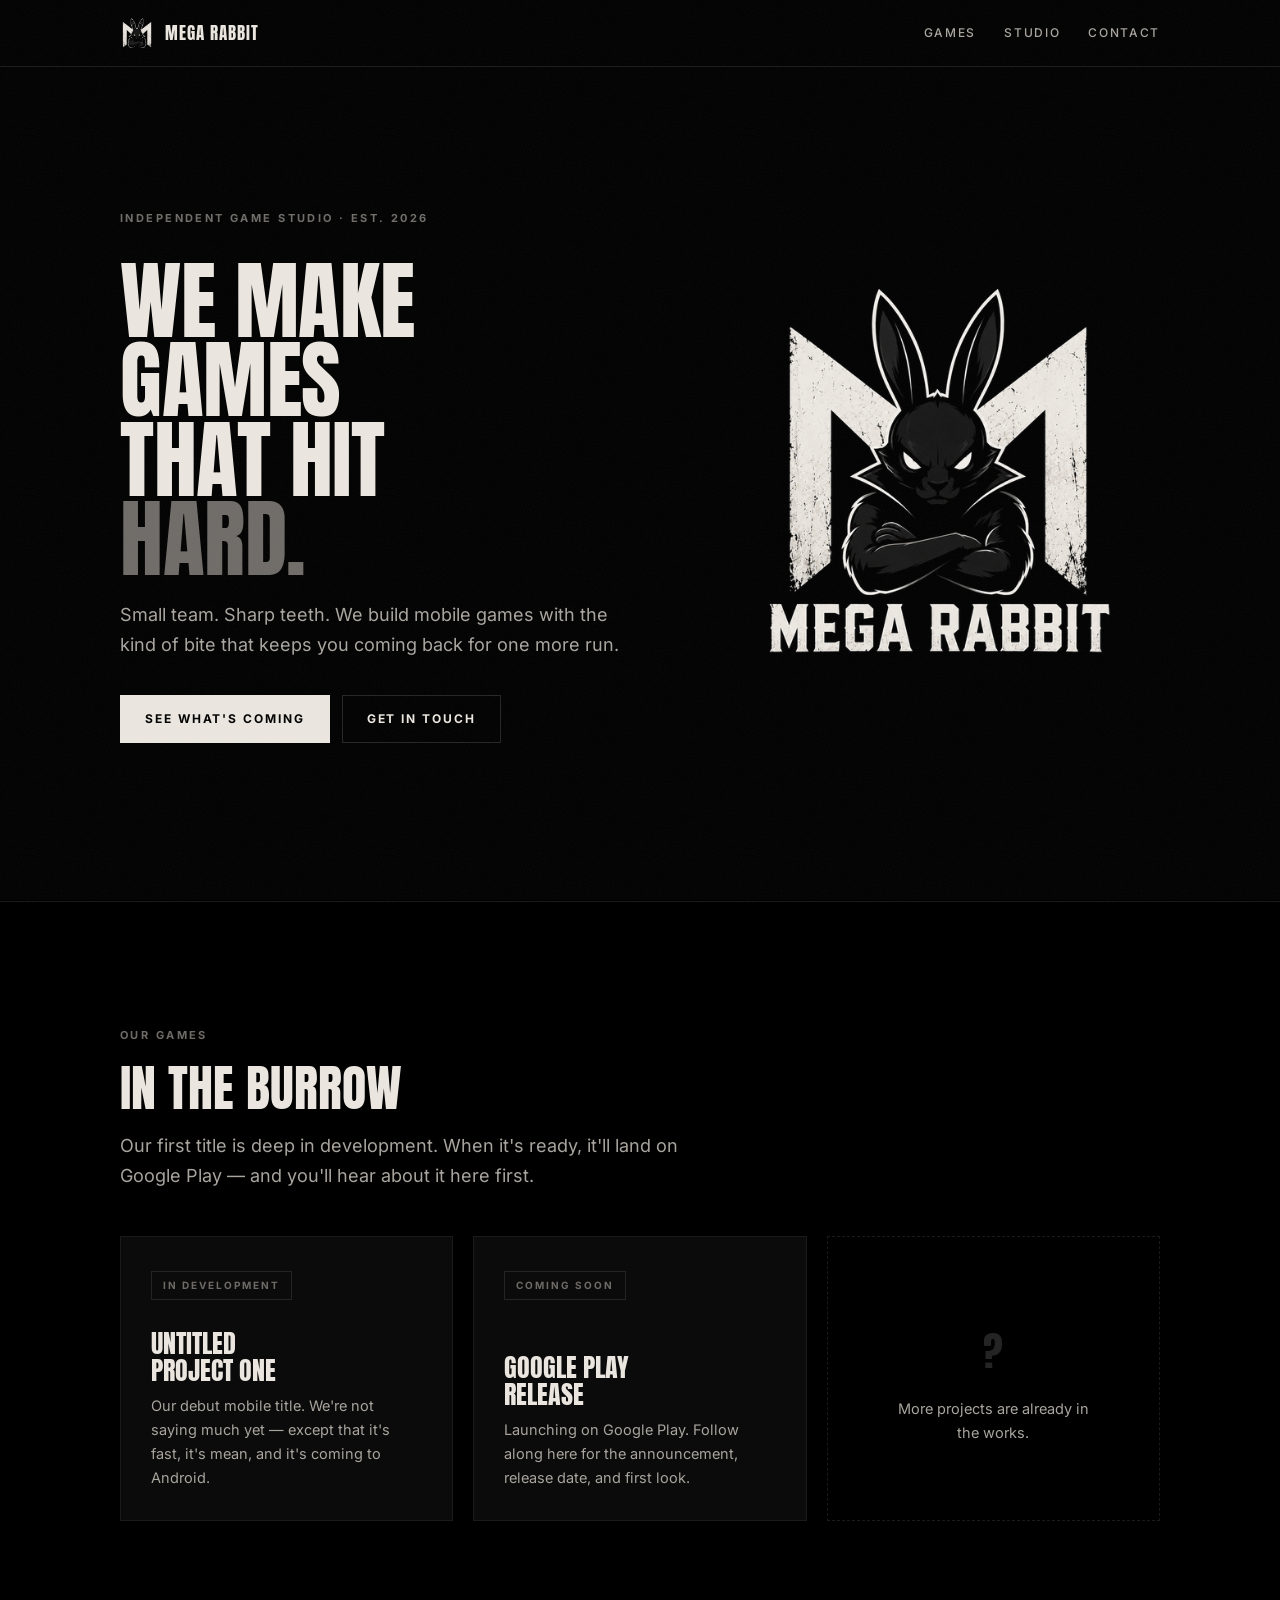
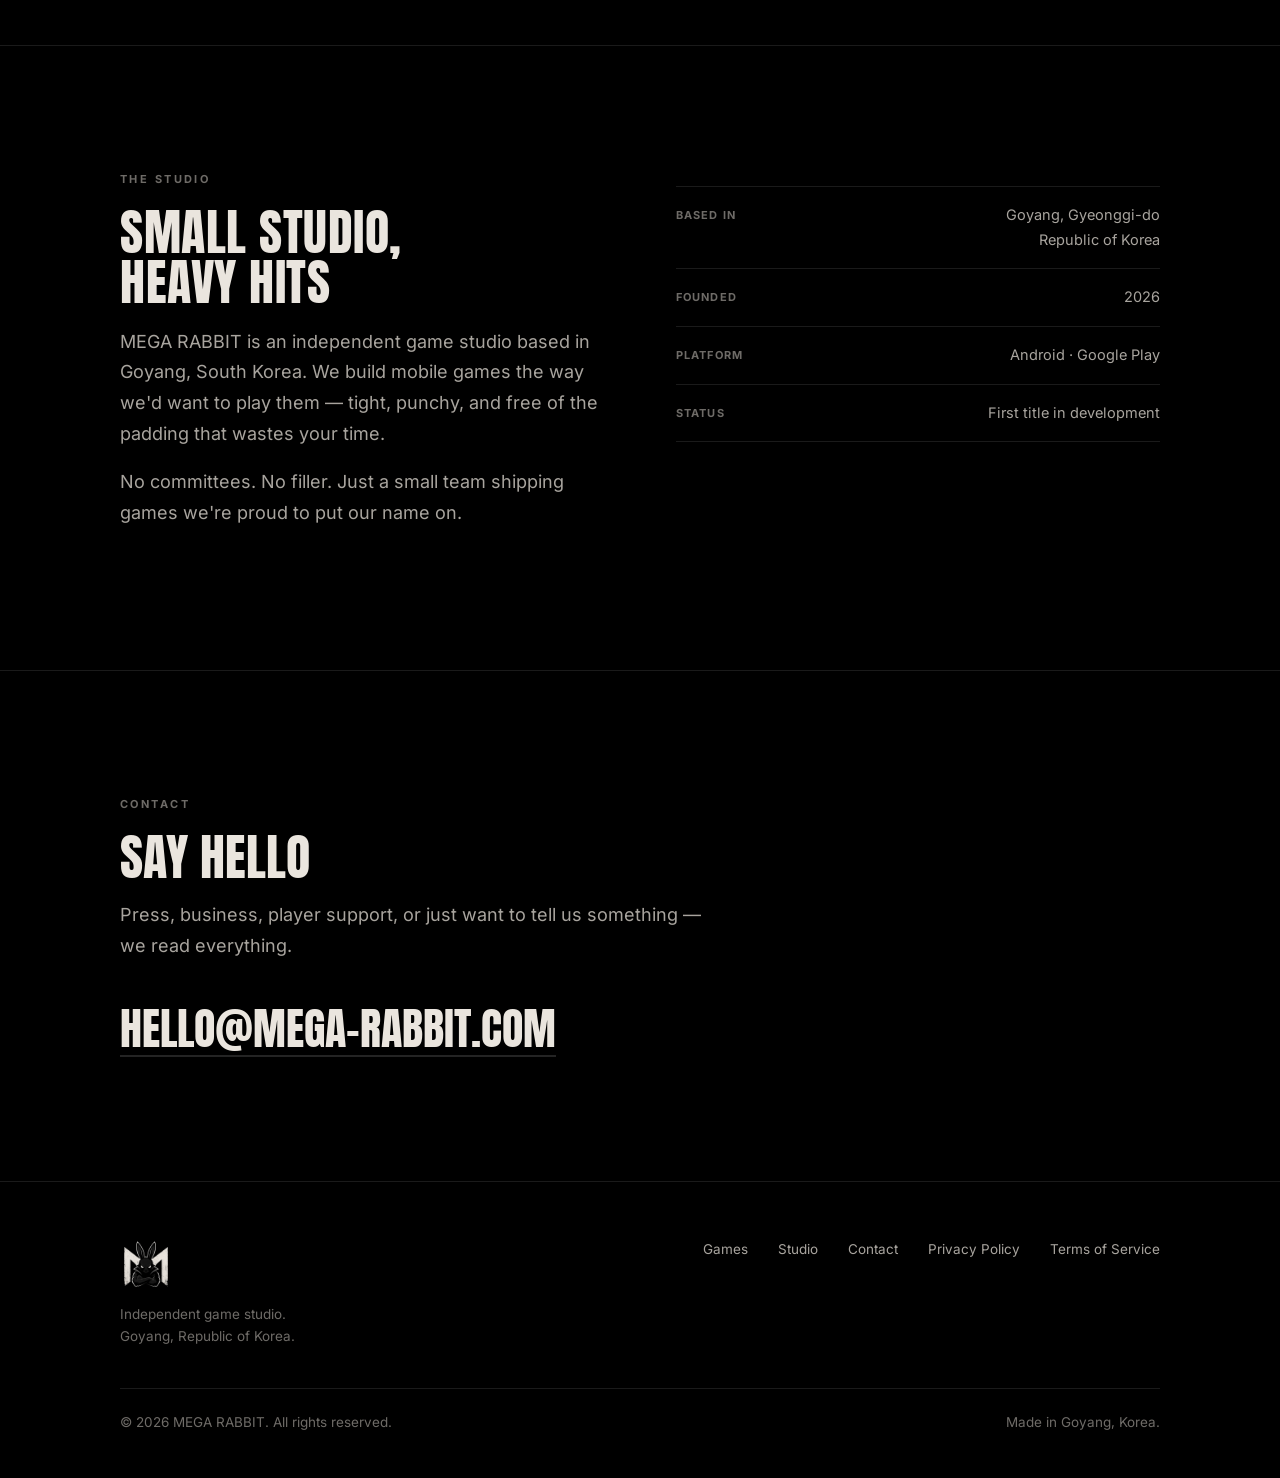
==== index.html @ 1ab7834f "MEGA RABBIT 공식 홈페이지" ====
<!DOCTYPE html>
<html lang="en">
<head>
<meta charset="utf-8">
<meta name="viewport" content="width=device-width, initial-scale=1">
<title>MEGA RABBIT — Independent Game Studio</title>
<meta name="description" content="MEGA RABBIT is an independent game studio based in Goyang, South Korea. We make games that hit hard.">
<meta name="theme-color" content="#000000">
<link rel="canonical" href="https://mega-rabbit.com/">

<meta property="og:type" content="website">
<meta property="og:site_name" content="MEGA RABBIT">
<meta property="og:title" content="MEGA RABBIT — Independent Game Studio">
<meta property="og:description" content="We make games that hit hard. An independent studio based in Goyang, South Korea.">
<meta property="og:url" content="https://mega-rabbit.com/">
<meta property="og:image" content="https://mega-rabbit.com/assets/img/og.png">
<meta property="og:image:width" content="1200">
<meta property="og:image:height" content="630">
<meta name="twitter:card" content="summary_large_image">

<link rel="icon" href="/favicon.ico" sizes="any">
<link rel="icon" type="image/png" sizes="32x32" href="/assets/img/icon-32.png">
<link rel="apple-touch-icon" href="/assets/img/icon-180.png">
<link rel="manifest" href="/site.webmanifest">

<link rel="preload" href="/assets/fonts/anton-latin-400-normal.woff2" as="font" type="font/woff2" crossorigin>
<link rel="preload" href="/assets/fonts/inter-latin-400-normal.woff2" as="font" type="font/woff2" crossorigin>
<link rel="stylesheet" href="/assets/css/site.css">

<script type="application/ld+json">
{
  "@context":"https://schema.org",
  "@type":"Organization",
  "name":"MEGA RABBIT",
  "url":"https://mega-rabbit.com",
  "logo":"https://mega-rabbit.com/assets/img/logo.png",
  "description":"Independent game studio based in Goyang, South Korea.",
  "address":{
    "@type":"PostalAddress",
    "streetAddress":"612 Ilsan-ro, Ilsanseo-gu",
    "addressLocality":"Goyang-si",
    "addressRegion":"Gyeonggi-do",
    "postalCode":"10372",
    "addressCountry":"KR"
  }
}
</script>
</head>
<body>

<header class="site-header">
  <div class="shell">
    <a class="brand" href="/">
      <img src="/assets/img/mark.png" alt="" width="34" height="34">
      <span>Mega Rabbit</span>
    </a>
    <nav class="nav" aria-label="Main">
      <a href="#games">Games</a>
      <a href="#studio">Studio</a>
      <a href="#contact">Contact</a>
    </nav>
  </div>
</header>

<main>

  <!-- ===================== HERO ===================== -->
  <section class="hero">
    <div class="shell">
      <div>
        <p class="eyebrow">Independent Game Studio · Est. 2026</p>
        <h1 class="display">We make games<br>that hit <em>hard.</em></h1>
        <p class="lede">Small team. Sharp teeth. We build mobile games with the kind of bite that keeps you coming back for one more run.</p>
        <div class="cta-row">
          <a class="btn btn-solid" href="#games">See what's coming</a>
          <a class="btn btn-ghost" href="#contact">Get in touch</a>
        </div>
      </div>
      <img class="hero-logo" src="/assets/img/logo.png" alt="MEGA RABBIT logo" width="512" height="512" fetchpriority="high">
    </div>
  </section>

  <hr class="rule">

  <!-- ===================== GAMES ===================== -->
  <section class="sec" id="games">
    <div class="shell">
      <div class="sec-head reveal">
        <p class="eyebrow">Our Games</p>
        <h2>In the burrow</h2>
        <p class="lede">Our first title is deep in development. When it's ready, it'll land on Google Play — and you'll hear about it here first.</p>
      </div>

      <div class="cards">
        <article class="card reveal">
          <span class="tag">In development</span>
          <h3>Untitled<br>Project One</h3>
          <p>Our debut mobile title. We're not saying much yet — except that it's fast, it's mean, and it's coming to Android.</p>
        </article>

        <article class="card reveal">
          <span class="tag">Coming soon</span>
          <h3>Google Play<br>Release</h3>
          <p>Launching on Google Play. Follow along here for the announcement, release date, and first look.</p>
        </article>

        <article class="card ghost reveal">
          <div class="glyph">?</div>
          <p>More projects are already in the works.</p>
        </article>
      </div>
    </div>
  </section>

  <hr class="rule">

  <!-- ===================== STUDIO ===================== -->
  <section class="sec" id="studio">
    <div class="shell split">
      <div class="reveal">
        <p class="eyebrow">The Studio</p>
        <h2 class="display" style="font-size:clamp(30px,4.6vw,50px);line-height:1;margin:0 0 20px">Small studio,<br>heavy hits</h2>
        <p class="lede" style="margin-bottom:18px">MEGA RABBIT is an independent game studio based in Goyang, South Korea. We build mobile games the way we'd want to play them — tight, punchy, and free of the padding that wastes your time.</p>
        <p class="lede">No committees. No filler. Just a small team shipping games we're proud to put our name on.</p>
      </div>

      <dl class="facts reveal">
        <div><dt>Based in</dt><dd>Goyang, Gyeonggi-do<br>Republic of Korea</dd></div>
        <div><dt>Founded</dt><dd>2026</dd></div>
        <div><dt>Platform</dt><dd>Android · Google Play</dd></div>
        <div><dt>Status</dt><dd>First title in development</dd></div>
      </dl>
    </div>
  </section>

  <hr class="rule">

  <!-- ===================== CONTACT ===================== -->
  <section class="sec" id="contact">
    <div class="shell">
      <div class="sec-head reveal">
        <p class="eyebrow">Contact</p>
        <h2>Say hello</h2>
        <p class="lede">Press, business, player support, or just want to tell us something — we read everything.</p>
      </div>
      <a class="contact-mail reveal" href="mailto:hello@mega-rabbit.com">hello@mega-rabbit.com</a>
    </div>
  </section>

</main>

<footer class="site-footer">
  <div class="shell">
    <div class="footer-top">
      <div class="footer-brand">
        <img src="/assets/img/mark.png" alt="MEGA RABBIT" width="52" height="52">
        <p>Independent game studio.<br>Goyang, Republic of Korea.</p>
      </div>
      <nav class="footer-links" aria-label="Footer">
        <a href="/#games">Games</a>
        <a href="/#studio">Studio</a>
        <a href="/#contact">Contact</a>
        <a href="/privacy.html">Privacy Policy</a>
        <a href="/terms.html">Terms of Service</a>
      </nav>
    </div>
    <div class="footer-bottom">
      <p>© 2026 MEGA RABBIT. All rights reserved.</p>
      <p>Made in Goyang, Korea.</p>
    </div>
  </div>
</footer>

<script>
(function(){
  var els = Array.prototype.slice.call(document.querySelectorAll('.reveal'));
  if (!els.length) return;

  function revealAll(){ els.forEach(function(el){ el.classList.add('in'); }); els = []; }

  if (window.matchMedia('(prefers-reduced-motion: reduce)').matches) { revealAll(); return; }

  els.forEach(function(el, i){ el.style.transitionDelay = (i % 3) * 70 + 'ms'; });

  // Scroll-driven check. Unlike a bare IntersectionObserver this cannot leave an
  // element stuck invisible when the page jumps (anchor link, fast wheel, restored
  // scroll position) past it without an intersection frame being sampled.
  var ticking = false;
  function check(){
    ticking = false;
    var limit = window.innerHeight * 0.92;
    els = els.filter(function(el){
      if (el.getBoundingClientRect().top < limit) { el.classList.add('in'); return false; }
      return true;
    });
    if (!els.length) {
      window.removeEventListener('scroll', onScroll);
      window.removeEventListener('resize', onScroll);
    }
  }
  function onScroll(){ if (!ticking) { ticking = true; requestAnimationFrame(check); } }

  window.addEventListener('scroll', onScroll, { passive: true });
  window.addEventListener('resize', onScroll);
  check();
})();
</script>

</body>
</html>
---- assets/css/site.css ----
/* ==========================================================================
   MEGA RABBIT — site stylesheet
   Dark only. Pure black canvas so the logo's own black field blends away.
   ========================================================================== */

/* ---------- Fonts (self-hosted: no third-party requests, GDPR-safe) ---------- */
@font-face{
  font-family:'Anton';
  src:url('../fonts/anton-latin-400-normal.woff2') format('woff2');
  font-weight:400; font-style:normal; font-display:swap;
}
@font-face{
  font-family:'Inter';
  src:url('../fonts/inter-latin-400-normal.woff2') format('woff2');
  font-weight:400; font-style:normal; font-display:swap;
}
@font-face{
  font-family:'Inter';
  src:url('../fonts/inter-latin-500-normal.woff2') format('woff2');
  font-weight:500; font-style:normal; font-display:swap;
}
@font-face{
  font-family:'Inter';
  src:url('../fonts/inter-latin-700-normal.woff2') format('woff2');
  font-weight:700; font-style:normal; font-display:swap;
}

/* ---------- Tokens ---------- */
:root{
  --black:#000000;
  --surface:#0b0b0b;
  --surface-2:#121212;
  --line:#242424;
  --line-soft:#1a1a1a;
  --bone:#eae5de;          /* the cream white from the logo */
  --bone-dim:#a8a49e;
  --bone-faint:#6e6b67;
  --display:'Anton',"Arial Narrow",Impact,sans-serif;
  --body:'Inter',-apple-system,BlinkMacSystemFont,"Segoe UI",Roboto,sans-serif;
  --gutter:clamp(20px,5vw,40px);
  --maxw:1120px;
}

/* ---------- Reset ---------- */
*,*::before,*::after{box-sizing:border-box}
html{-webkit-text-size-adjust:100%; scroll-behavior:smooth}
body{
  margin:0;
  background:var(--black);
  color:var(--bone);
  font-family:var(--body);
  font-size:16px; line-height:1.7;
  -webkit-font-smoothing:antialiased;
  overflow-x:hidden;
}
img{max-width:100%; height:auto; display:block}
a{color:inherit; text-decoration:none}
::selection{background:var(--bone); color:var(--black)}
:focus-visible{outline:2px solid var(--bone); outline-offset:3px}

/* Film-grain overlay — echoes the distressed texture in the logo */
body::after{
  content:''; position:fixed; inset:0; z-index:9999; pointer-events:none;
  opacity:.05; mix-blend-mode:screen;
  background-image:url("data:image/svg+xml,%3Csvg xmlns='http://www.w3.org/2000/svg' width='180' height='180'%3E%3Cfilter id='n'%3E%3CfeTurbulence type='fractalNoise' baseFrequency='.85' numOctaves='3'/%3E%3C/filter%3E%3Crect width='100%25' height='100%25' filter='url(%23n)'/%3E%3C/svg%3E");
}

/* ---------- Layout ---------- */
.shell{max-width:var(--maxw); margin:0 auto; padding-inline:var(--gutter)}
section{position:relative}
.rule{height:1px; background:var(--line-soft); border:0; margin:0}

/* ---------- Typography ---------- */
.display{
  font-family:var(--display); font-weight:400;
  text-transform:uppercase; letter-spacing:.01em; line-height:.94;
}
.eyebrow{
  font-size:11px; font-weight:700; letter-spacing:.22em; text-transform:uppercase;
  color:var(--bone-faint); margin:0 0 18px;
}
.lede{font-size:clamp(16px,2vw,18px); color:var(--bone-dim); max-width:56ch}

/* ---------- Header ---------- */
.site-header{
  position:sticky; top:0; z-index:100;
  background:rgba(0,0,0,.82);
  backdrop-filter:blur(14px); -webkit-backdrop-filter:blur(14px);
  border-bottom:1px solid var(--line-soft);
}
.site-header .shell{
  display:flex; align-items:center; justify-content:space-between;
  height:66px; gap:20px;
}
.brand{display:flex; align-items:center; gap:11px; flex-shrink:0}
.brand img{width:34px; height:34px; border-radius:5px}
.brand span{
  font-family:var(--display); font-size:17px; letter-spacing:.06em;
  text-transform:uppercase; white-space:nowrap;
}
.nav{display:flex; align-items:center; gap:28px}
.nav a{
  font-size:12px; font-weight:500; letter-spacing:.14em; text-transform:uppercase;
  color:var(--bone-dim); transition:color .18s ease;
}
.nav a:hover,.nav a[aria-current="page"]{color:var(--bone)}
@media (max-width:640px){
  .nav{gap:16px}
  .nav a{font-size:11px; letter-spacing:.1em}
  .brand span{display:none}
}

/* ---------- Hero ---------- */
/* Pure black canvas: the logo image carries its own black field, so any
   gradient behind it would reveal the artwork's square edge. Keep it #000
   and let the logo's drop-shadow supply the only glow. */
.hero{
  min-height:calc(100svh - 66px);
  display:flex; align-items:center;
  padding:64px 0 80px;
  background:var(--black);
}
.hero .shell{
  display:grid; gap:clamp(36px,6vw,72px); align-items:center;
  grid-template-columns:minmax(0,1fr) minmax(0,.85fr);
}
.hero-logo{
  width:min(100%,420px); margin-inline:auto;
  /* No glow: a halo would outline the artwork's square black field.
     On #000 the logo's background disappears and the marks appear to float. */
}
.hero h1{
  font-family:var(--display); font-weight:400; text-transform:uppercase;
  font-size:clamp(42px,7.6vw,86px); line-height:.92; letter-spacing:-.005em;
  margin:0 0 22px;
}
.hero h1 em{font-style:normal; display:block; color:var(--bone-faint)}
.hero p{margin:0 0 34px}
@media (max-width:860px){
  .hero .shell{grid-template-columns:1fr; text-align:center}
  .hero-logo{order:-1; width:min(72%,290px)}
  .hero .lede{margin-inline:auto}
  .cta-row{justify-content:center}
}

/* ---------- Buttons ---------- */
.cta-row{display:flex; flex-wrap:wrap; gap:12px}
.btn{
  display:inline-flex; align-items:center; gap:9px;
  padding:13px 24px; border:1px solid var(--bone);
  font-size:12px; font-weight:700; letter-spacing:.16em; text-transform:uppercase;
  transition:background .2s ease,color .2s ease,transform .2s ease;
}
.btn-solid{background:var(--bone); color:var(--black)}
.btn-solid:hover{transform:translateY(-2px)}
.btn-ghost{background:transparent; color:var(--bone); border-color:var(--line)}
.btn-ghost:hover{border-color:var(--bone); transform:translateY(-2px)}
.btn[aria-disabled="true"]{opacity:.4; pointer-events:none}

/* ---------- Section heading ---------- */
.sec{padding:clamp(72px,11vw,124px) 0}
.sec-head{margin-bottom:44px; max-width:60ch}
.sec-head h2{
  font-family:var(--display); font-weight:400; text-transform:uppercase;
  font-size:clamp(30px,4.6vw,50px); line-height:1; margin:0 0 16px;
}

/* ---------- Game cards ---------- */
.cards{display:grid; gap:20px; grid-template-columns:repeat(auto-fit,minmax(268px,1fr))}
.card{
  position:relative; overflow:hidden;
  background:var(--surface); border:1px solid var(--line-soft);
  padding:34px 30px 30px; min-height:270px;
  display:flex; flex-direction:column;
  transition:border-color .25s ease,background .25s ease,transform .25s ease;
}
.card:hover{border-color:var(--line); background:var(--surface-2); transform:translateY(-3px)}
.card .tag{
  align-self:flex-start; margin-bottom:auto;
  font-size:10px; font-weight:700; letter-spacing:.2em; text-transform:uppercase;
  color:var(--bone-faint); border:1px solid var(--line); padding:5px 11px;
}
.card h3{
  font-family:var(--display); font-weight:400; text-transform:uppercase;
  font-size:26px; line-height:1.05; margin:30px 0 10px;
}
.card p{margin:0; font-size:14.5px; color:var(--bone-dim); line-height:1.65}
.card.ghost{
  border-style:dashed; background:transparent;
  align-items:center; justify-content:center; text-align:center;
}
.card.ghost:hover{transform:none; background:transparent}
.card.ghost .glyph{font-family:var(--display); font-size:40px; color:var(--line); margin-bottom:12px}
.card.ghost p{max-width:24ch}

/* ---------- Studio / stats ---------- */
.split{display:grid; gap:clamp(34px,6vw,72px); grid-template-columns:repeat(auto-fit,minmax(280px,1fr)); align-items:start}
.facts{display:grid; gap:0; border-top:1px solid var(--line-soft)}
.facts div{
  display:flex; justify-content:space-between; gap:20px;
  padding:16px 0; border-bottom:1px solid var(--line-soft); font-size:14.5px;
}
.facts dt{color:var(--bone-faint); letter-spacing:.1em; text-transform:uppercase; font-size:11px; font-weight:700; padding-top:3px}
.facts dd{margin:0; color:var(--bone-dim); text-align:right}

/* ---------- Contact ---------- */
.contact-mail{
  font-family:var(--display); text-transform:uppercase;
  font-size:clamp(24px,4.4vw,44px); line-height:1.05;
  display:inline-block; border-bottom:2px solid var(--line);
  padding-bottom:4px; transition:border-color .2s ease,color .2s ease; word-break:break-word;
}
.contact-mail:hover{border-color:var(--bone)}

/* ---------- Footer ---------- */
.site-footer{border-top:1px solid var(--line-soft); padding:56px 0 44px; font-size:13.5px; color:var(--bone-faint)}
.footer-top{display:flex; flex-wrap:wrap; gap:28px; justify-content:space-between; align-items:flex-start; margin-bottom:40px}
.footer-brand img{width:52px; height:52px; border-radius:6px; margin-bottom:14px}
.footer-brand p{margin:0; max-width:34ch; line-height:1.6}
.footer-links{display:flex; flex-wrap:wrap; gap:12px 30px}
.footer-links a{color:var(--bone-dim); transition:color .18s ease}
.footer-links a:hover{color:var(--bone)}
.footer-bottom{display:flex; flex-wrap:wrap; gap:10px 24px; justify-content:space-between; padding-top:22px; border-top:1px solid var(--line-soft)}
.footer-bottom p{margin:0}

/* ---------- Legal document pages ---------- */
.legal{padding:clamp(56px,8vw,92px) 0 96px}
.legal .shell{max-width:780px}
.legal-head{border-bottom:1px solid var(--line); padding-bottom:26px; margin-bottom:40px}
.legal-head h1{
  font-family:var(--display); font-weight:400; text-transform:uppercase;
  font-size:clamp(34px,6vw,58px); line-height:1; margin:0 0 14px;
}
.legal-head .meta{margin:0; font-size:14px; color:var(--bone-faint); line-height:1.7}
.legal-head .meta strong{color:var(--bone-dim); font-weight:500}
.legal h2{
  font-family:var(--display); font-weight:400; text-transform:uppercase;
  font-size:23px; line-height:1.15; letter-spacing:.01em;
  margin:52px 0 14px; scroll-margin-top:86px;
}
.legal h3{font-size:15px; font-weight:700; margin:30px 0 8px; color:var(--bone)}
.legal p,.legal li{color:#c9c5c0; font-size:15.5px}
.legal ul,.legal ol{padding-left:22px}
.legal li{margin:7px 0}
.legal a{color:var(--bone); border-bottom:1px solid var(--line); transition:border-color .18s ease}
.legal a:hover{border-bottom-color:var(--bone)}
.legal strong{color:var(--bone); font-weight:700}

.toc{background:var(--surface); border:1px solid var(--line-soft); padding:22px 26px; margin-bottom:8px}
.toc h2{margin:0 0 12px; font-size:11px; font-family:var(--body); font-weight:700; letter-spacing:.2em; color:var(--bone-faint)}
.toc ol{margin:0; padding-left:20px; font-size:14px; columns:2; column-gap:32px}
.toc li{margin:5px 0; break-inside:avoid}
.toc a{border-bottom:none; color:var(--bone-dim)}
.toc a:hover{color:var(--bone); text-decoration:underline}
@media (max-width:600px){.toc ol{columns:1}}

.legal table{width:100%; border-collapse:collapse; margin:20px 0; font-size:14px}
.legal th,.legal td{border:1px solid var(--line-soft); padding:11px 13px; text-align:left; vertical-align:top; color:#c9c5c0}
.legal th{background:var(--surface); color:var(--bone); font-weight:700; font-size:12px; letter-spacing:.06em; text-transform:uppercase}
.table-scroll{overflow-x:auto; -webkit-overflow-scrolling:touch}

.note{background:var(--surface); border-left:2px solid var(--bone-faint); padding:15px 20px; margin:22px 0; font-size:14.5px}
.note p{margin:0}
.todo{background:#3a2f00; color:#ffdf6b; padding:1px 7px; border-radius:3px; font-weight:700}

/* ---------- Motion ---------- */
.reveal{opacity:0; transform:translateY(18px); transition:opacity .7s ease,transform .7s ease}
.reveal.in{opacity:1; transform:none}
@media (prefers-reduced-motion:reduce){
  *{animation:none !important; transition:none !important; scroll-behavior:auto !important}
  .reveal{opacity:1; transform:none}
}

/* ---------- Print ---------- */
@media print{
  body{background:#fff; color:#000}
  body::after,.site-header,.site-footer,.toc{display:none}
  .legal p,.legal li,.legal td,.legal th{color:#000}
  .legal a{color:#000; border:0}
}
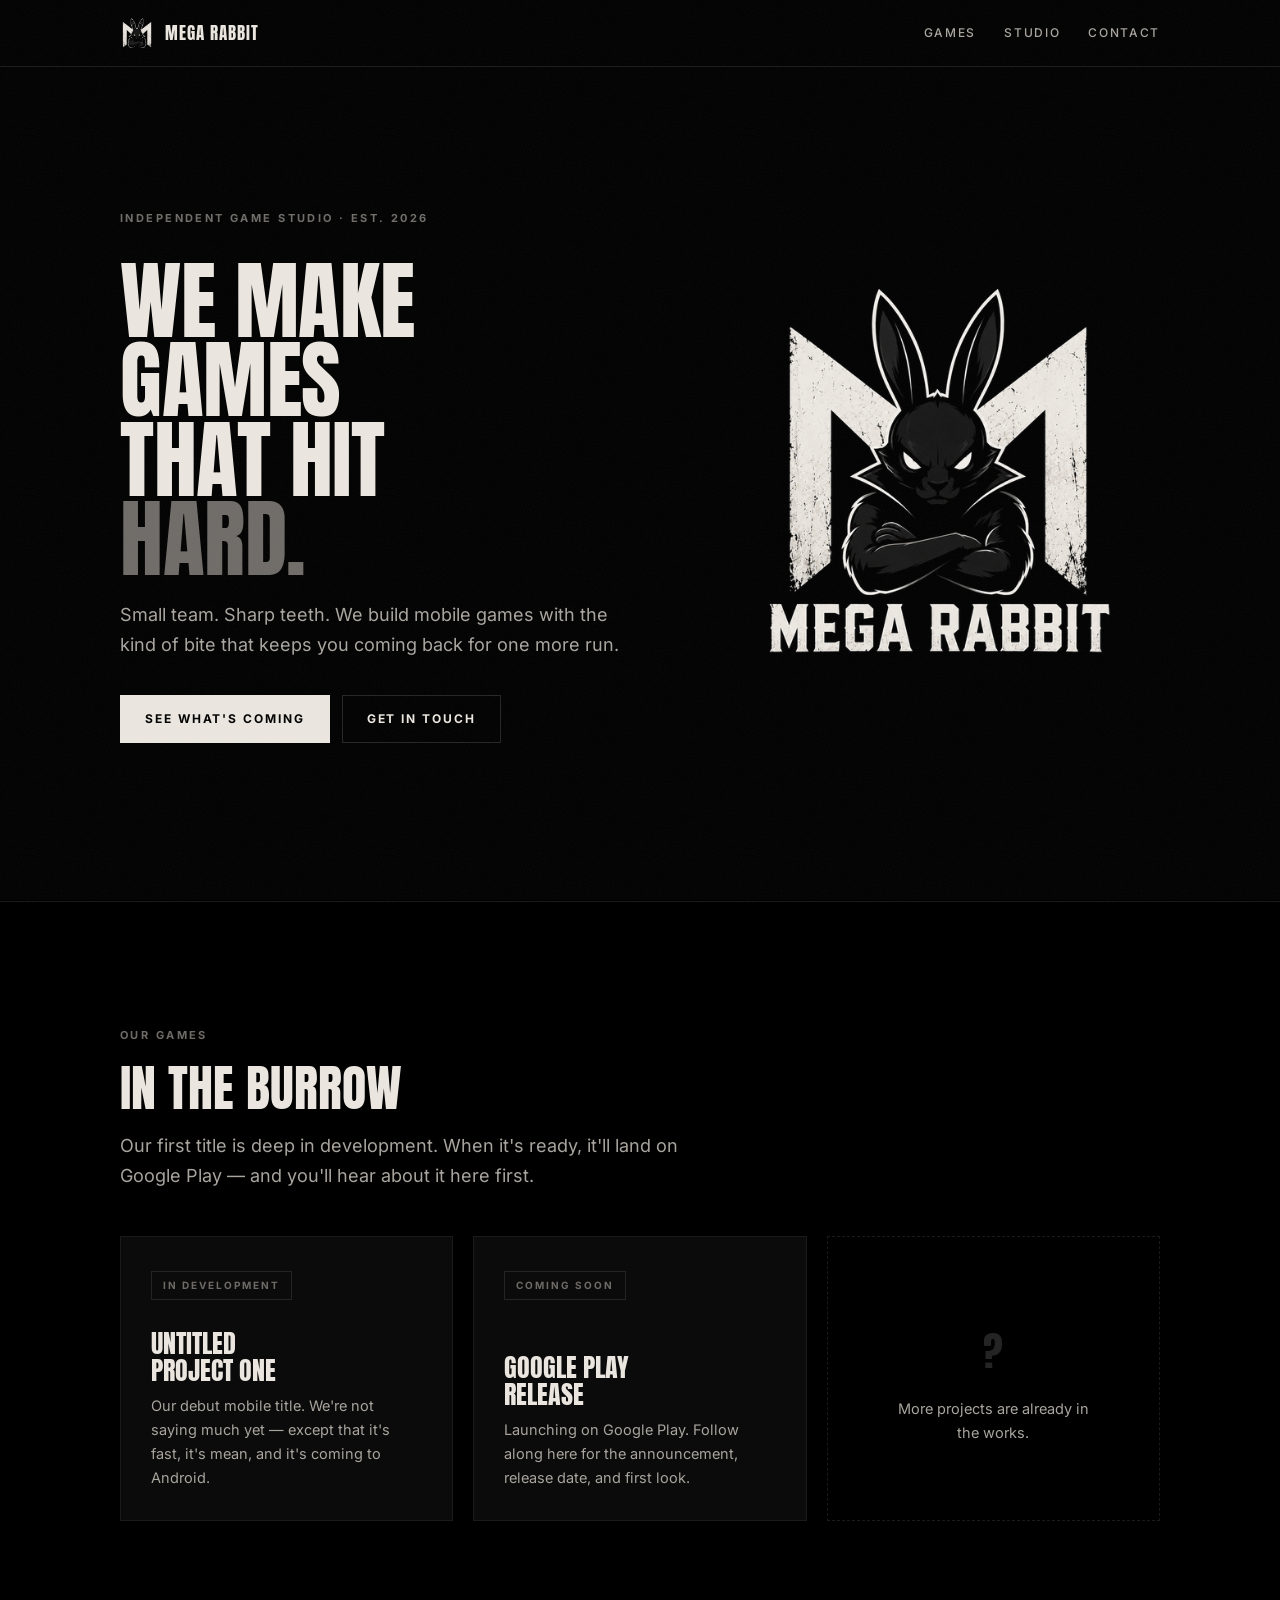
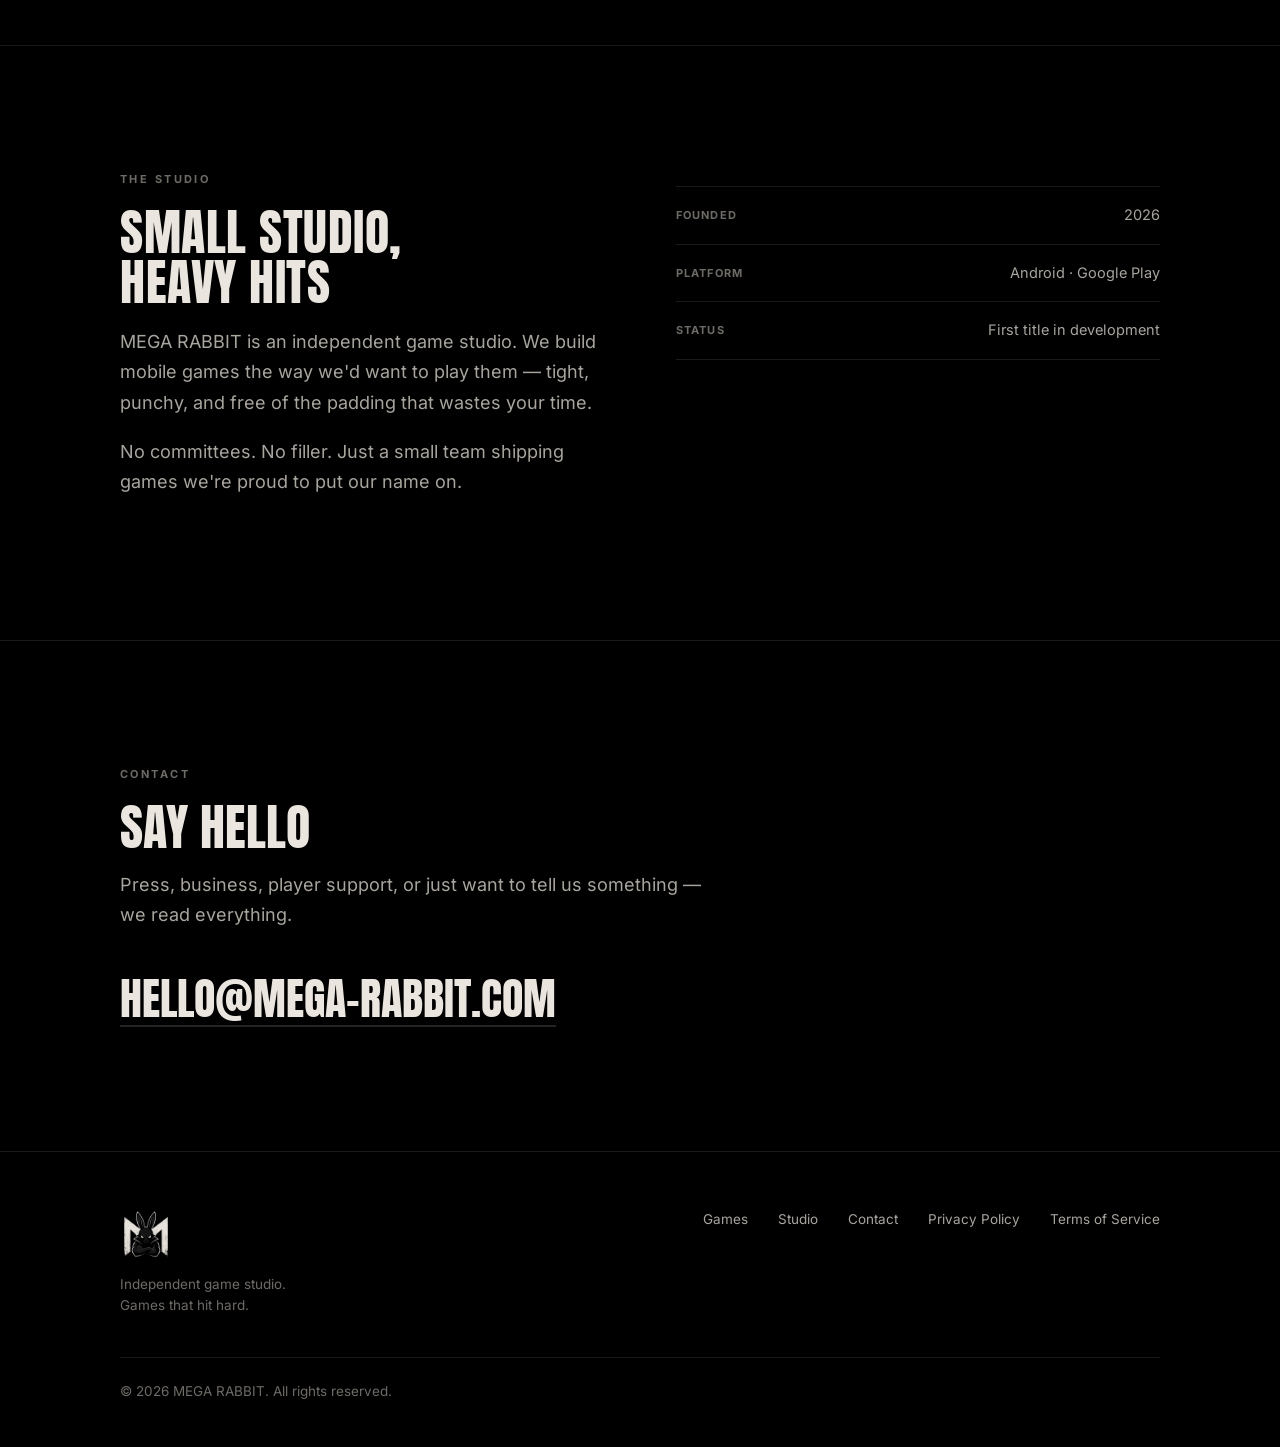
==== commit b311129a: "지역 정보 삭제" ====
--- a/index.html
+++ b/index.html
@@ -4,14 +4,14 @@
 <meta charset="utf-8">
 <meta name="viewport" content="width=device-width, initial-scale=1">
 <title>MEGA RABBIT — Independent Game Studio</title>
-<meta name="description" content="MEGA RABBIT is an independent game studio based in Goyang, South Korea. We make games that hit hard.">
+<meta name="description" content="MEGA RABBIT is an independent game studio. We make games that hit hard.">
 <meta name="theme-color" content="#000000">
 <link rel="canonical" href="https://mega-rabbit.com/">
 
 <meta property="og:type" content="website">
 <meta property="og:site_name" content="MEGA RABBIT">
 <meta property="og:title" content="MEGA RABBIT — Independent Game Studio">
-<meta property="og:description" content="We make games that hit hard. An independent studio based in Goyang, South Korea.">
+<meta property="og:description" content="We make games that hit hard. An independent game studio.">
 <meta property="og:url" content="https://mega-rabbit.com/">
 <meta property="og:image" content="https://mega-rabbit.com/assets/img/og.png">
 <meta property="og:image:width" content="1200">
@@ -34,15 +34,7 @@
   "name":"MEGA RABBIT",
   "url":"https://mega-rabbit.com",
   "logo":"https://mega-rabbit.com/assets/img/logo.png",
-  "description":"Independent game studio based in Goyang, South Korea.",
-  "address":{
-    "@type":"PostalAddress",
-    "streetAddress":"612 Ilsan-ro, Ilsanseo-gu",
-    "addressLocality":"Goyang-si",
-    "addressRegion":"Gyeonggi-do",
-    "postalCode":"10372",
-    "addressCountry":"KR"
-  }
+  "description":"Independent game studio."
 }
 </script>
 </head>
@@ -120,12 +112,11 @@
       <div class="reveal">
         <p class="eyebrow">The Studio</p>
         <h2 class="display" style="font-size:clamp(30px,4.6vw,50px);line-height:1;margin:0 0 20px">Small studio,<br>heavy hits</h2>
-        <p class="lede" style="margin-bottom:18px">MEGA RABBIT is an independent game studio based in Goyang, South Korea. We build mobile games the way we'd want to play them — tight, punchy, and free of the padding that wastes your time.</p>
+        <p class="lede" style="margin-bottom:18px">MEGA RABBIT is an independent game studio. We build mobile games the way we'd want to play them — tight, punchy, and free of the padding that wastes your time.</p>
         <p class="lede">No committees. No filler. Just a small team shipping games we're proud to put our name on.</p>
       </div>
 
       <dl class="facts reveal">
-        <div><dt>Based in</dt><dd>Goyang, Gyeonggi-do<br>Republic of Korea</dd></div>
         <div><dt>Founded</dt><dd>2026</dd></div>
         <div><dt>Platform</dt><dd>Android · Google Play</dd></div>
         <div><dt>Status</dt><dd>First title in development</dd></div>
@@ -154,7 +145,7 @@
     <div class="footer-top">
       <div class="footer-brand">
         <img src="/assets/img/mark.png" alt="MEGA RABBIT" width="52" height="52">
-        <p>Independent game studio.<br>Goyang, Republic of Korea.</p>
+        <p>Independent game studio.<br>Games that hit hard.</p>
       </div>
       <nav class="footer-links" aria-label="Footer">
         <a href="/#games">Games</a>
@@ -166,7 +157,6 @@
     </div>
     <div class="footer-bottom">
       <p>© 2026 MEGA RABBIT. All rights reserved.</p>
-      <p>Made in Goyang, Korea.</p>
     </div>
   </div>
 </footer>
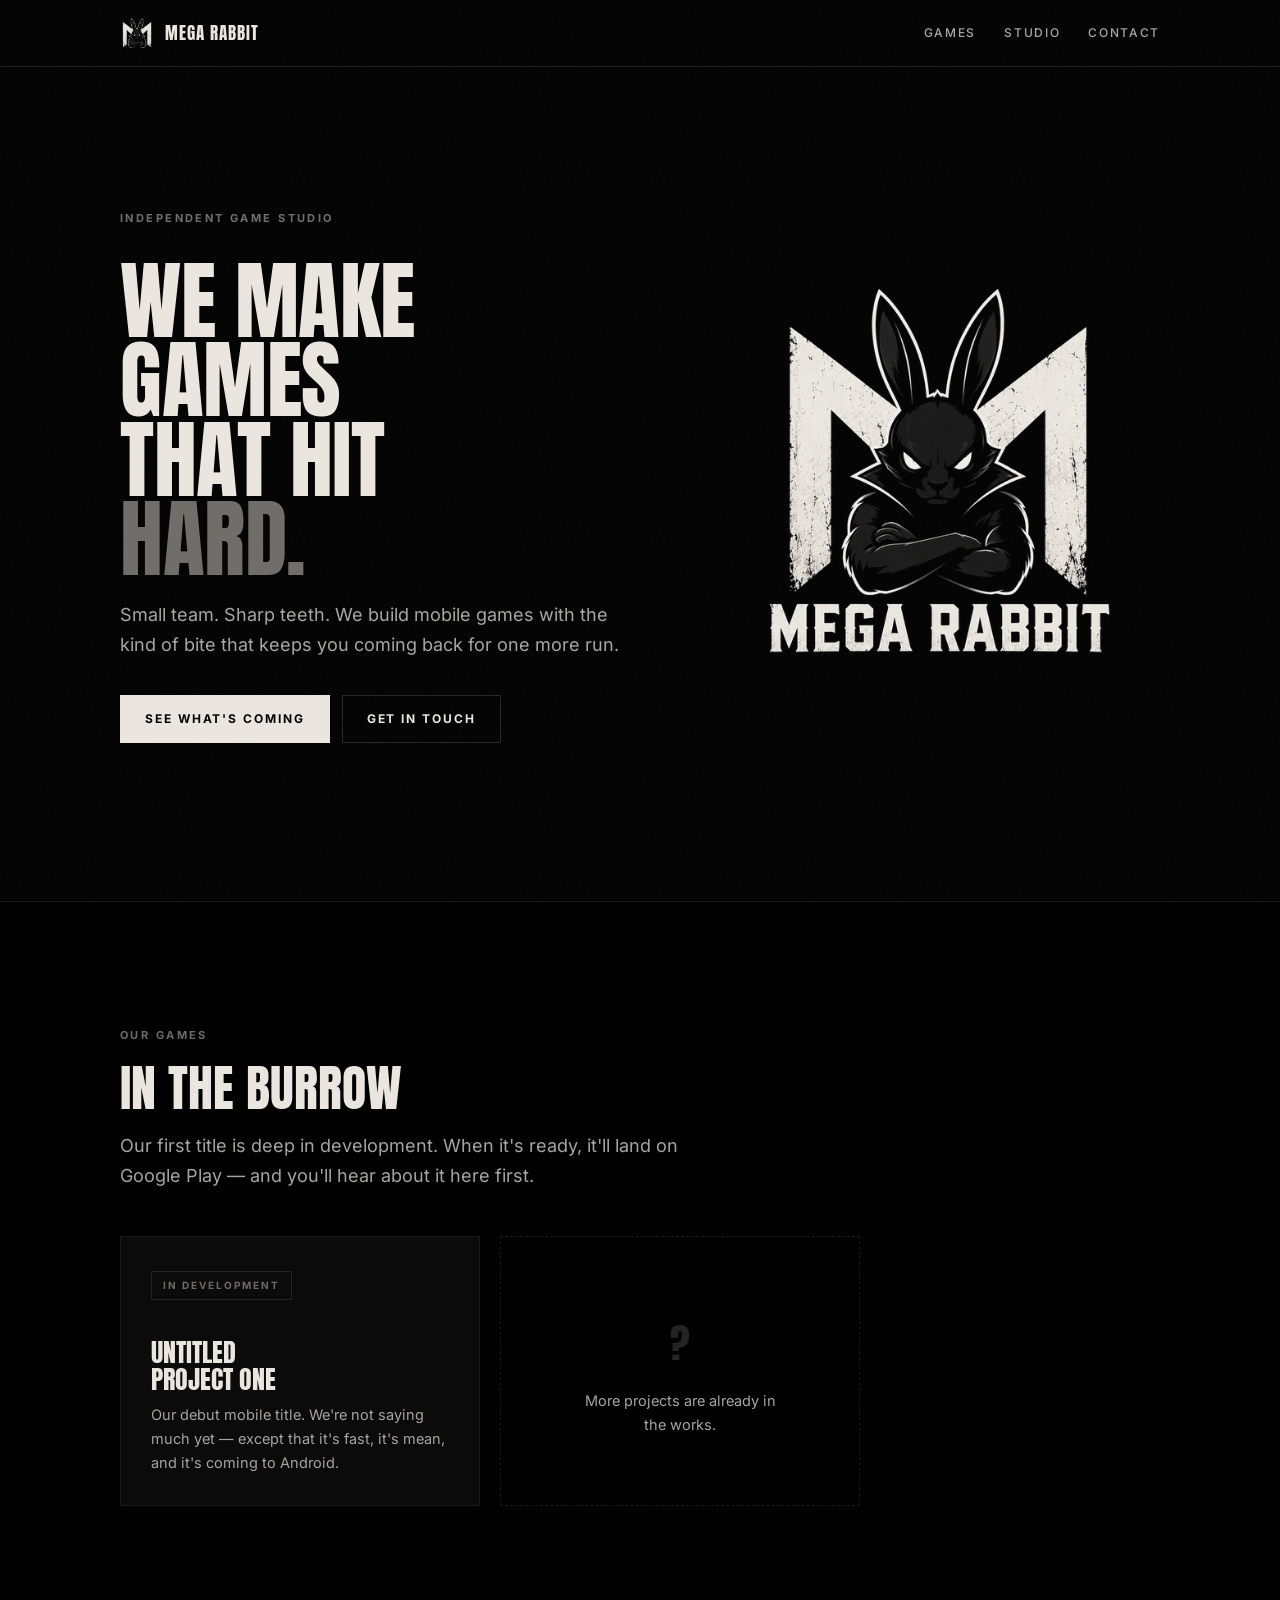
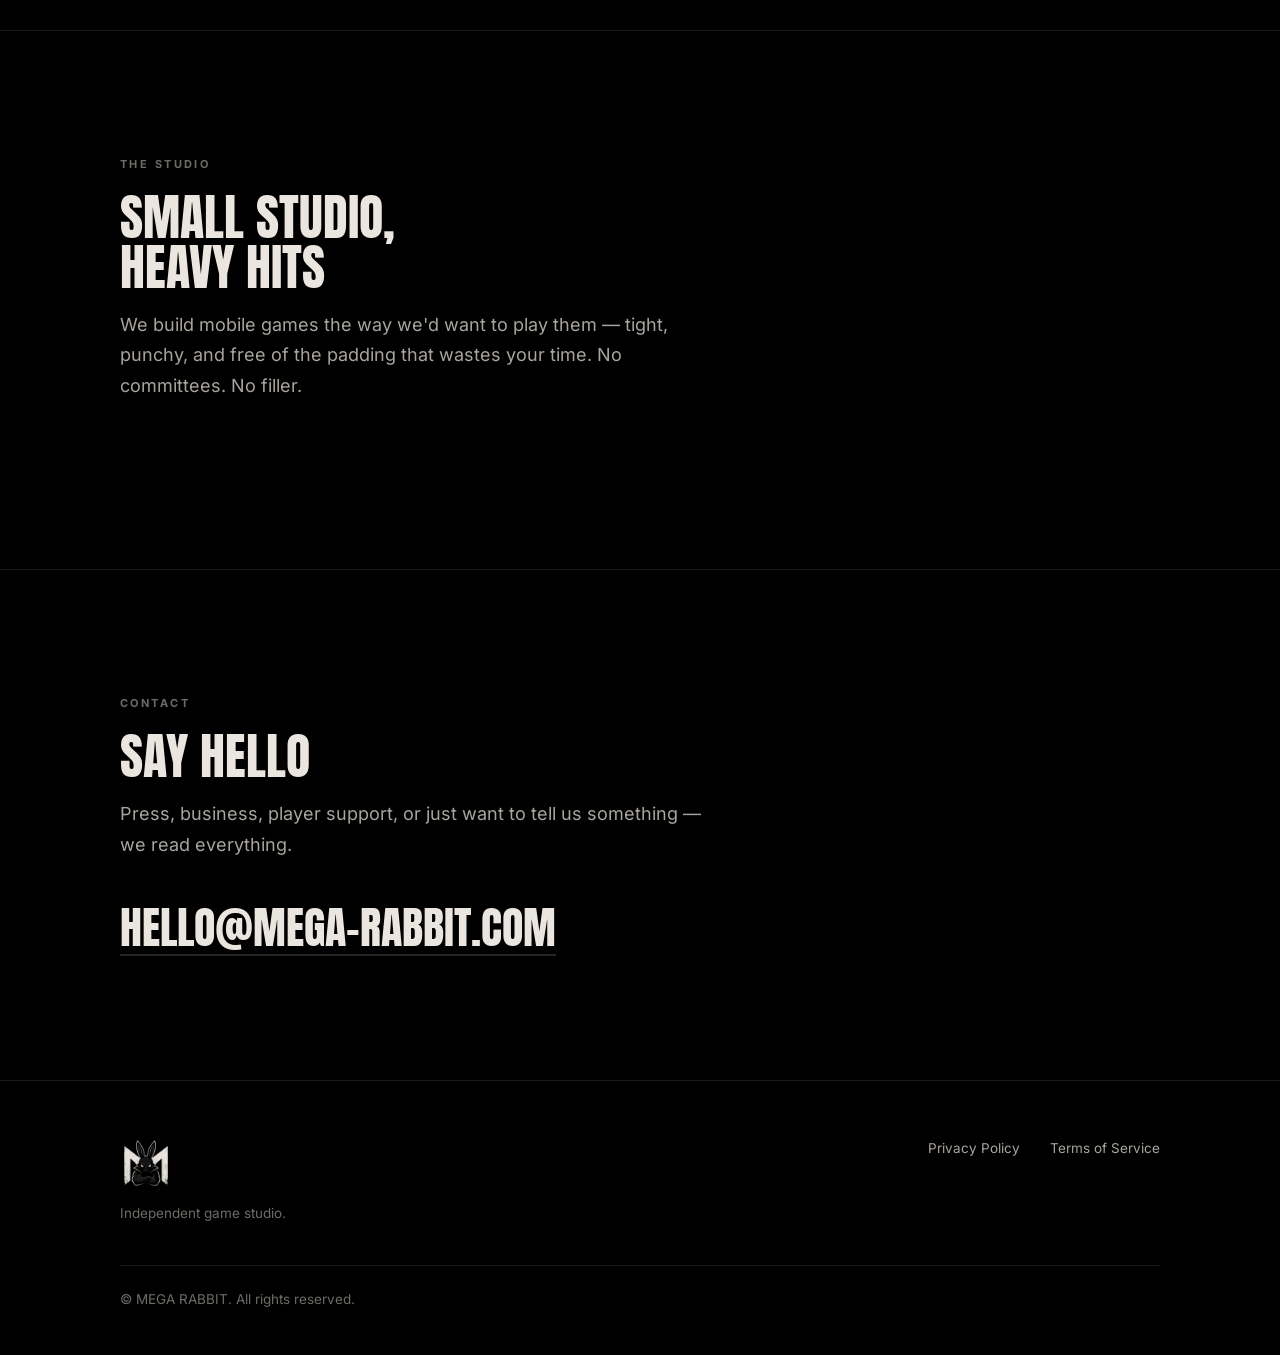
==== commit 96cab93a: "설립연도 삭제 및 구성 단순화" ====
--- a/index.html
+++ b/index.html
@@ -60,7 +60,7 @@
   <section class="hero">
     <div class="shell">
       <div>
-        <p class="eyebrow">Independent Game Studio · Est. 2026</p>
+        <p class="eyebrow">Independent Game Studio</p>
         <h1 class="display">We make games<br>that hit <em>hard.</em></h1>
         <p class="lede">Small team. Sharp teeth. We build mobile games with the kind of bite that keeps you coming back for one more run.</p>
         <div class="cta-row">
@@ -90,12 +90,6 @@
           <p>Our debut mobile title. We're not saying much yet — except that it's fast, it's mean, and it's coming to Android.</p>
         </article>
 
-        <article class="card reveal">
-          <span class="tag">Coming soon</span>
-          <h3>Google Play<br>Release</h3>
-          <p>Launching on Google Play. Follow along here for the announcement, release date, and first look.</p>
-        </article>
-
         <article class="card ghost reveal">
           <div class="glyph">?</div>
           <p>More projects are already in the works.</p>
@@ -108,19 +102,12 @@
 
   <!-- ===================== STUDIO ===================== -->
   <section class="sec" id="studio">
-    <div class="shell split">
-      <div class="reveal">
+    <div class="shell">
+      <div class="sec-head reveal">
         <p class="eyebrow">The Studio</p>
-        <h2 class="display" style="font-size:clamp(30px,4.6vw,50px);line-height:1;margin:0 0 20px">Small studio,<br>heavy hits</h2>
-        <p class="lede" style="margin-bottom:18px">MEGA RABBIT is an independent game studio. We build mobile games the way we'd want to play them — tight, punchy, and free of the padding that wastes your time.</p>
-        <p class="lede">No committees. No filler. Just a small team shipping games we're proud to put our name on.</p>
+        <h2>Small studio,<br>heavy hits</h2>
+        <p class="lede">We build mobile games the way we'd want to play them — tight, punchy, and free of the padding that wastes your time. No committees. No filler.</p>
       </div>
-
-      <dl class="facts reveal">
-        <div><dt>Founded</dt><dd>2026</dd></div>
-        <div><dt>Platform</dt><dd>Android · Google Play</dd></div>
-        <div><dt>Status</dt><dd>First title in development</dd></div>
-      </dl>
     </div>
   </section>
 
@@ -145,18 +132,15 @@
     <div class="footer-top">
       <div class="footer-brand">
         <img src="/assets/img/mark.png" alt="MEGA RABBIT" width="52" height="52">
-        <p>Independent game studio.<br>Games that hit hard.</p>
+        <p>Independent game studio.</p>
       </div>
       <nav class="footer-links" aria-label="Footer">
-        <a href="/#games">Games</a>
-        <a href="/#studio">Studio</a>
-        <a href="/#contact">Contact</a>
         <a href="/privacy.html">Privacy Policy</a>
         <a href="/terms.html">Terms of Service</a>
       </nav>
     </div>
     <div class="footer-bottom">
-      <p>© 2026 MEGA RABBIT. All rights reserved.</p>
+      <p>© MEGA RABBIT. All rights reserved.</p>
     </div>
   </div>
 </footer>
--- a/assets/css/site.css
+++ b/assets/css/site.css
@@ -166,7 +166,11 @@
 }
 
 /* ---------- Game cards ---------- */
-.cards{display:grid; gap:20px; grid-template-columns:repeat(auto-fit,minmax(268px,1fr))}
+/* Cards keep a natural width instead of stretching edge-to-edge when only
+   two are present; more cards simply wrap onto the next row. */
+.cards{display:grid; gap:20px; justify-content:start;
+       grid-template-columns:repeat(auto-fit,minmax(268px,360px))}
+@media (max-width:640px){ .cards{grid-template-columns:1fr} }
 .card{
   position:relative; overflow:hidden;
   background:var(--surface); border:1px solid var(--line-soft);
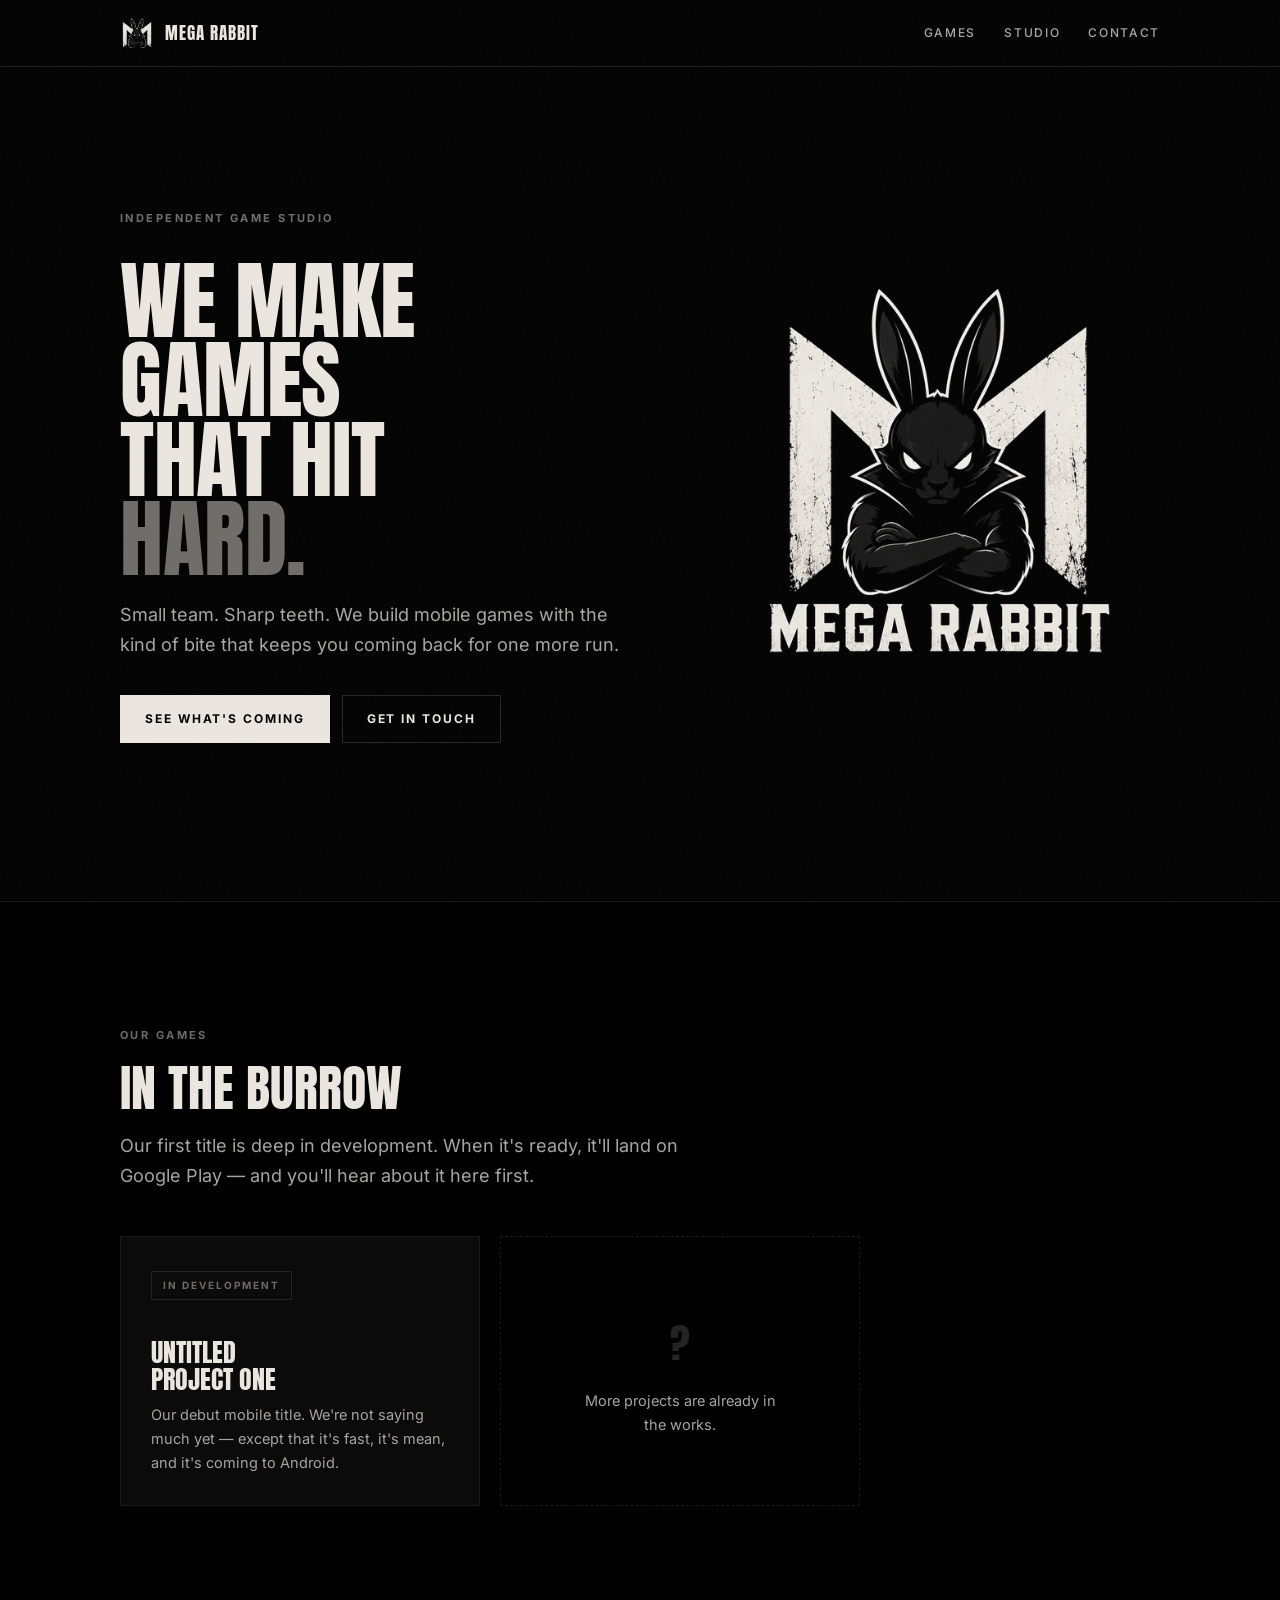
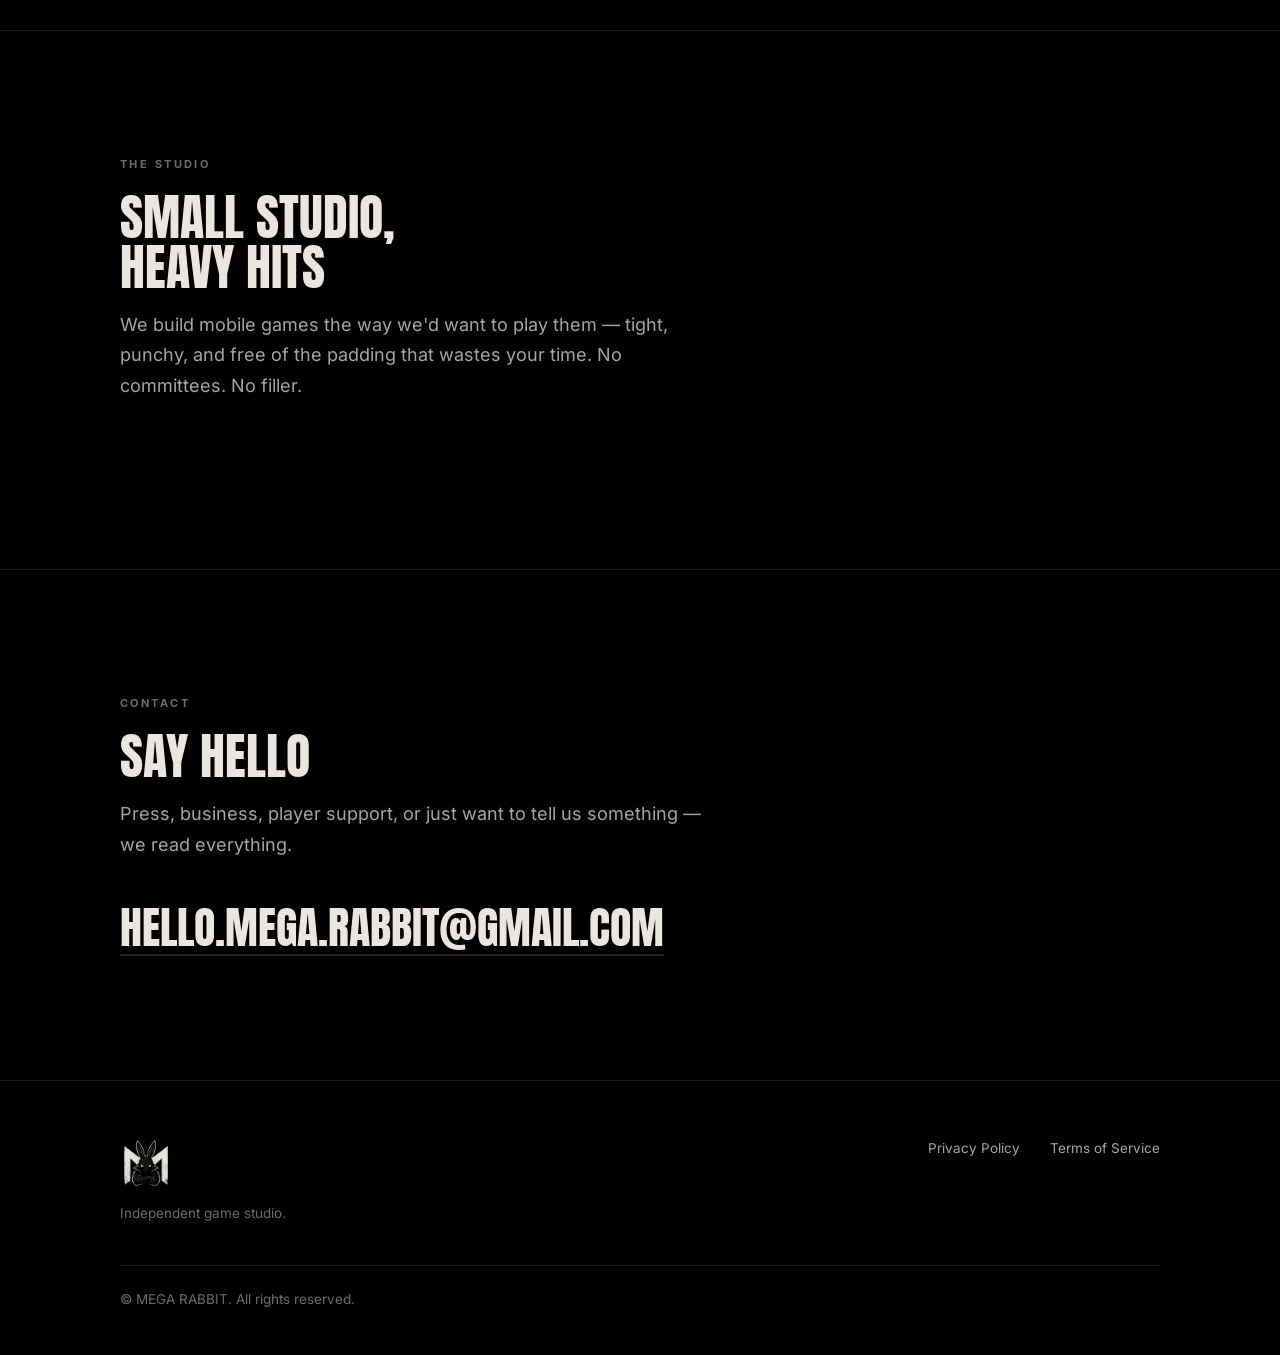
==== commit 844e27d1: "연락처 이메일 반영" ====
--- a/index.html
+++ b/index.html
@@ -121,7 +121,7 @@
         <h2>Say hello</h2>
         <p class="lede">Press, business, player support, or just want to tell us something — we read everything.</p>
       </div>
-      <a class="contact-mail reveal" href="mailto:hello@mega-rabbit.com">hello@mega-rabbit.com</a>
+      <a class="contact-mail reveal" href="mailto:hello.mega.rabbit@gmail.com">hello.mega.rabbit@gmail.com</a>
     </div>
   </section>
 
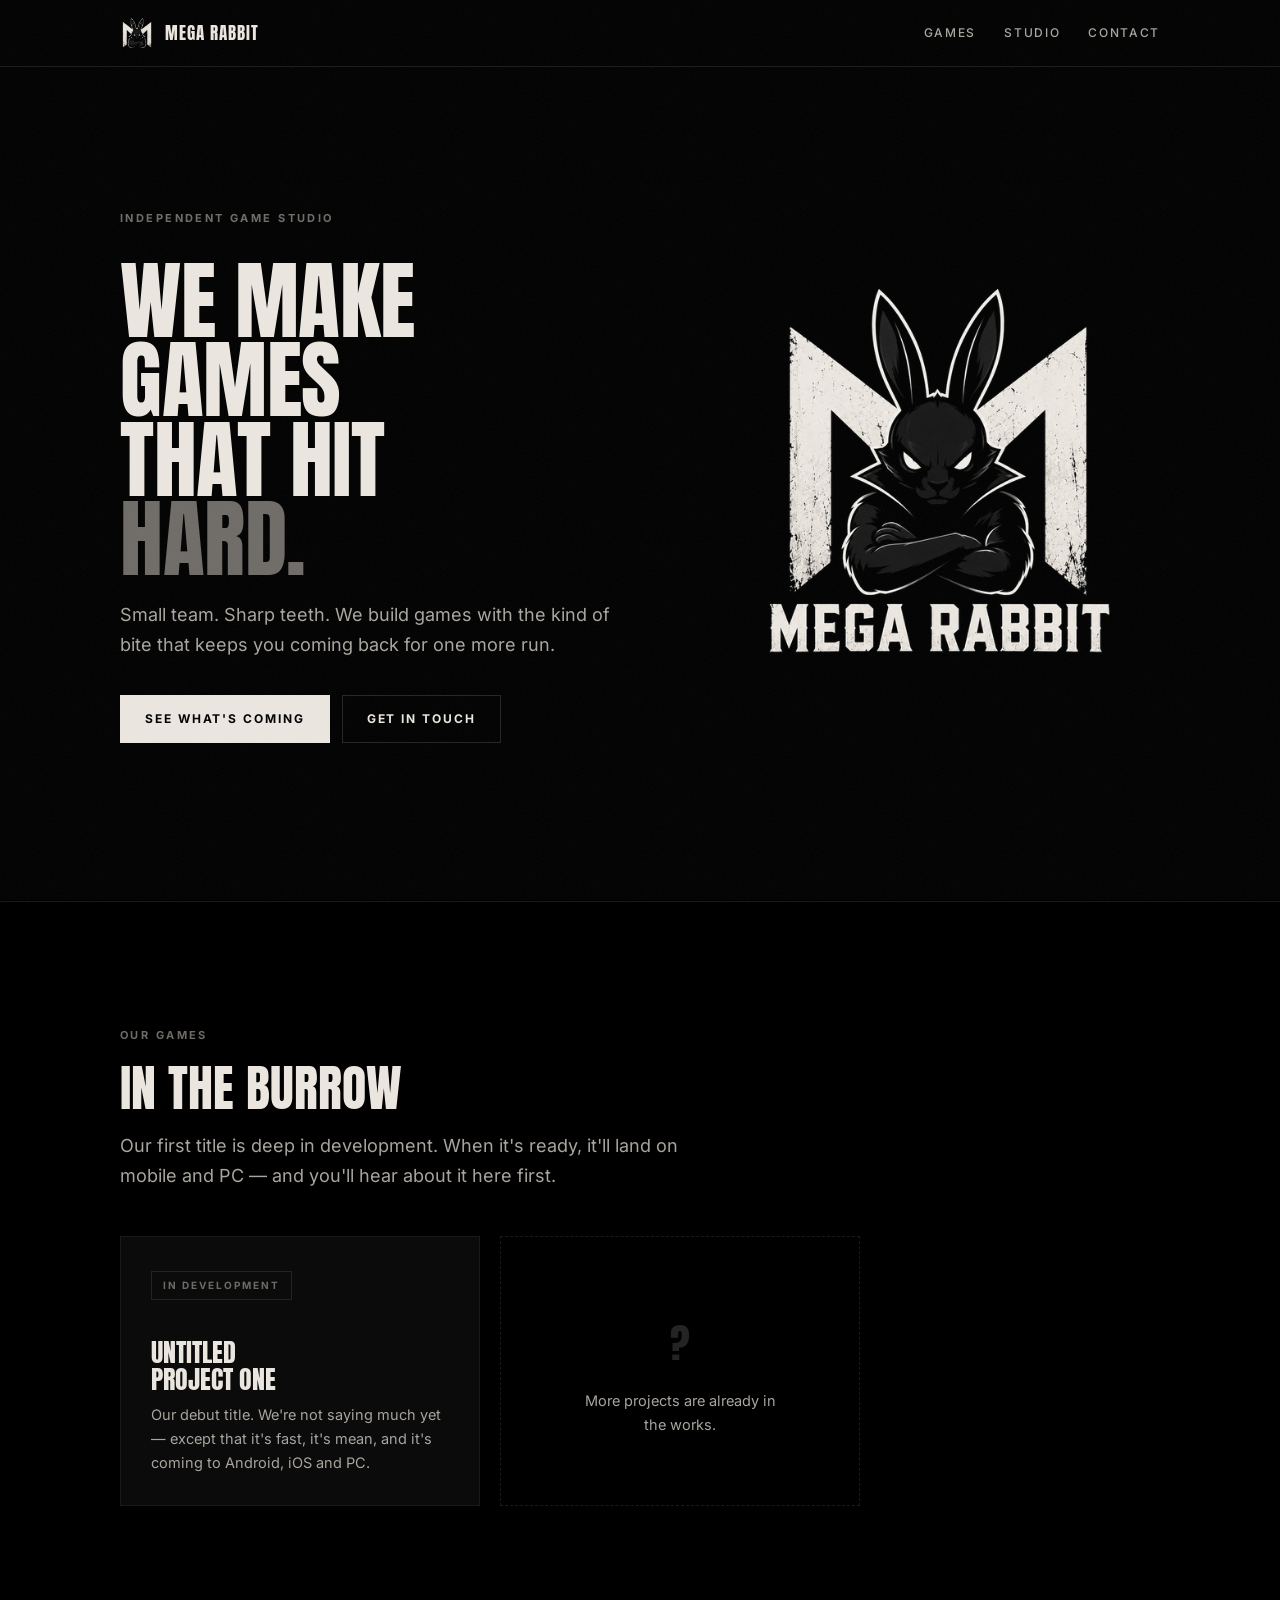
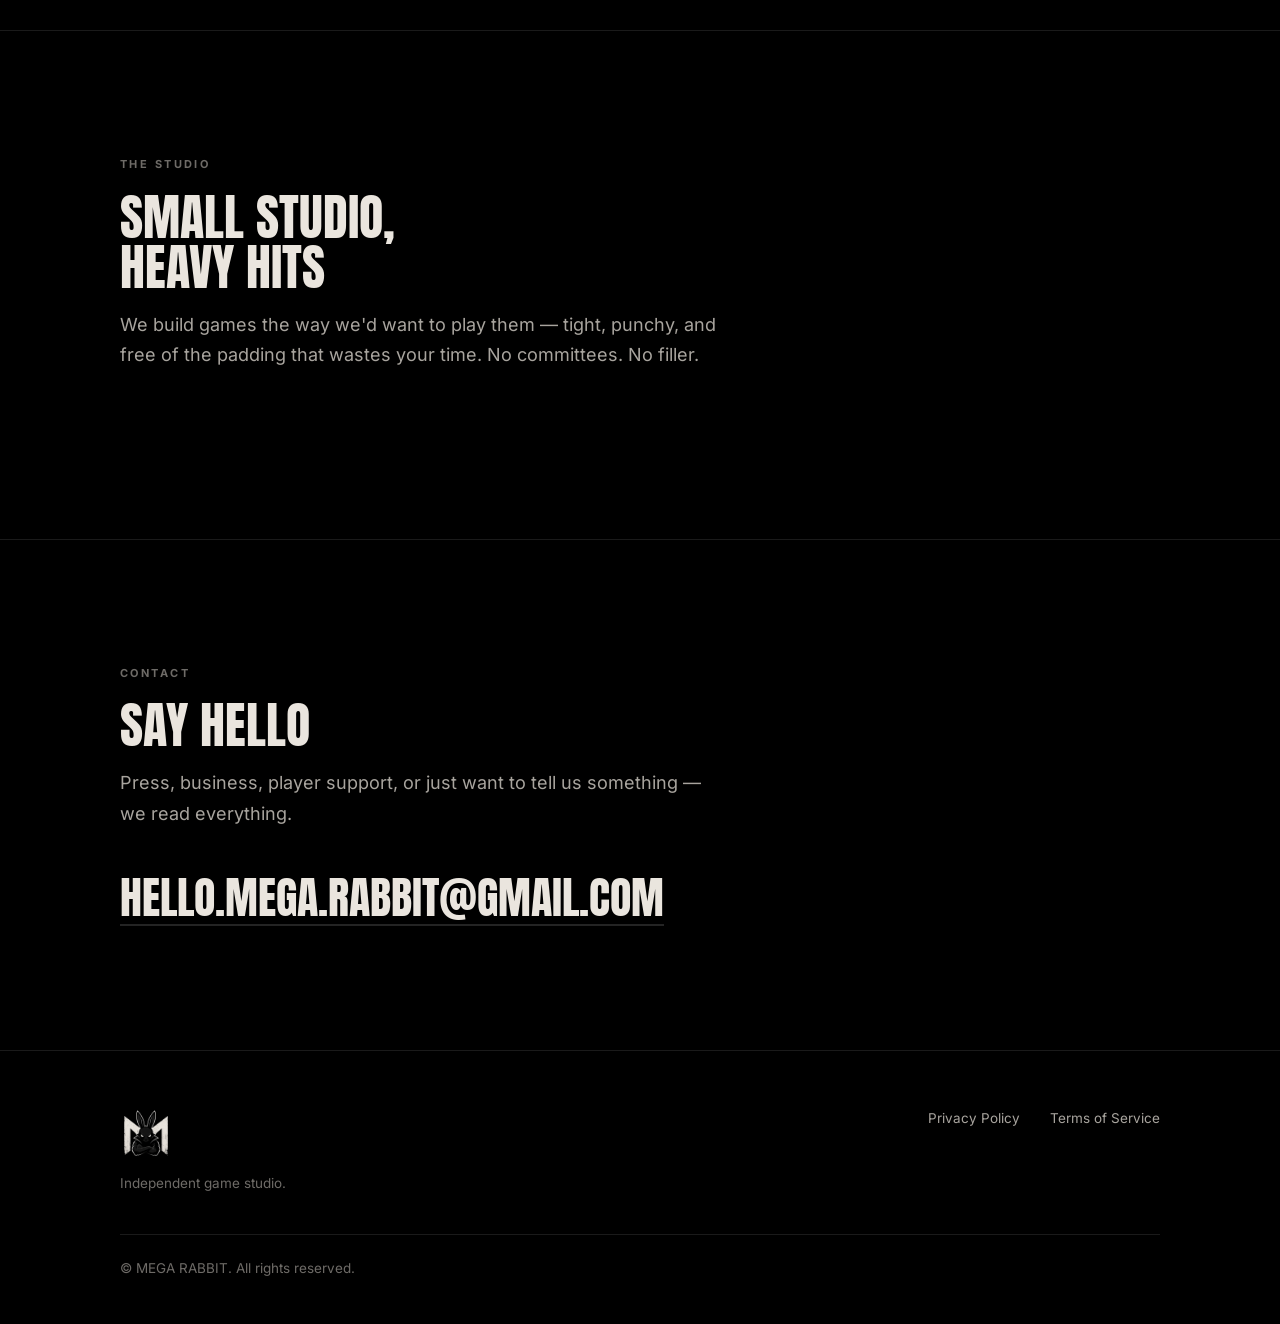
==== commit 6f9d0747: "iOS·스팀 플랫폼 반영" ====
--- a/index.html
+++ b/index.html
@@ -4,7 +4,7 @@
 <meta charset="utf-8">
 <meta name="viewport" content="width=device-width, initial-scale=1">
 <title>MEGA RABBIT — Independent Game Studio</title>
-<meta name="description" content="MEGA RABBIT is an independent game studio. We make games that hit hard.">
+<meta name="description" content="MEGA RABBIT is an independent game studio making games for mobile and PC. We make games that hit hard.">
 <meta name="theme-color" content="#000000">
 <link rel="canonical" href="https://mega-rabbit.com/">
 
@@ -62,7 +62,7 @@
       <div>
         <p class="eyebrow">Independent Game Studio</p>
         <h1 class="display">We make games<br>that hit <em>hard.</em></h1>
-        <p class="lede">Small team. Sharp teeth. We build mobile games with the kind of bite that keeps you coming back for one more run.</p>
+        <p class="lede">Small team. Sharp teeth. We build games with the kind of bite that keeps you coming back for one more run.</p>
         <div class="cta-row">
           <a class="btn btn-solid" href="#games">See what's coming</a>
           <a class="btn btn-ghost" href="#contact">Get in touch</a>
@@ -80,14 +80,14 @@
       <div class="sec-head reveal">
         <p class="eyebrow">Our Games</p>
         <h2>In the burrow</h2>
-        <p class="lede">Our first title is deep in development. When it's ready, it'll land on Google Play — and you'll hear about it here first.</p>
+        <p class="lede">Our first title is deep in development. When it's ready, it'll land on mobile and PC — and you'll hear about it here first.</p>
       </div>
 
       <div class="cards">
         <article class="card reveal">
           <span class="tag">In development</span>
           <h3>Untitled<br>Project One</h3>
-          <p>Our debut mobile title. We're not saying much yet — except that it's fast, it's mean, and it's coming to Android.</p>
+          <p>Our debut title. We're not saying much yet — except that it's fast, it's mean, and it's coming to Android, iOS and PC.</p>
         </article>
 
         <article class="card ghost reveal">
@@ -106,7 +106,7 @@
       <div class="sec-head reveal">
         <p class="eyebrow">The Studio</p>
         <h2>Small studio,<br>heavy hits</h2>
-        <p class="lede">We build mobile games the way we'd want to play them — tight, punchy, and free of the padding that wastes your time. No committees. No filler.</p>
+        <p class="lede">We build games the way we'd want to play them — tight, punchy, and free of the padding that wastes your time. No committees. No filler.</p>
       </div>
     </div>
   </section>
--- a/assets/css/site.css
+++ b/assets/css/site.css
@@ -265,6 +265,19 @@
 
 .note{background:var(--surface); border-left:2px solid var(--bone-faint); padding:15px 20px; margin:22px 0; font-size:14.5px}
 .note p{margin:0}
+
+/* Plain-language summary at the top of a legal page. Orientation only —
+   the numbered sections below remain the operative text. */
+.summary{border:1px solid var(--line); background:var(--surface); padding:26px 30px; margin:0 0 30px}
+.summary h2{
+  font-family:var(--body); font-size:11px; font-weight:700; letter-spacing:.2em;
+  text-transform:uppercase; color:var(--bone-faint); margin:0 0 16px;
+}
+.summary ul{margin:0; padding-left:20px}
+.summary li{margin:9px 0; font-size:15px; color:#c9c5c0}
+.summary li strong{color:var(--bone)}
+.summary .caveat{margin:18px 0 0; padding-top:16px; border-top:1px solid var(--line-soft); font-size:13.5px; color:var(--bone-faint)}
+@media (max-width:600px){.summary{padding:22px}}
 .todo{background:#3a2f00; color:#ffdf6b; padding:1px 7px; border-radius:3px; font-weight:700}
 
 /* ---------- Motion ---------- */
